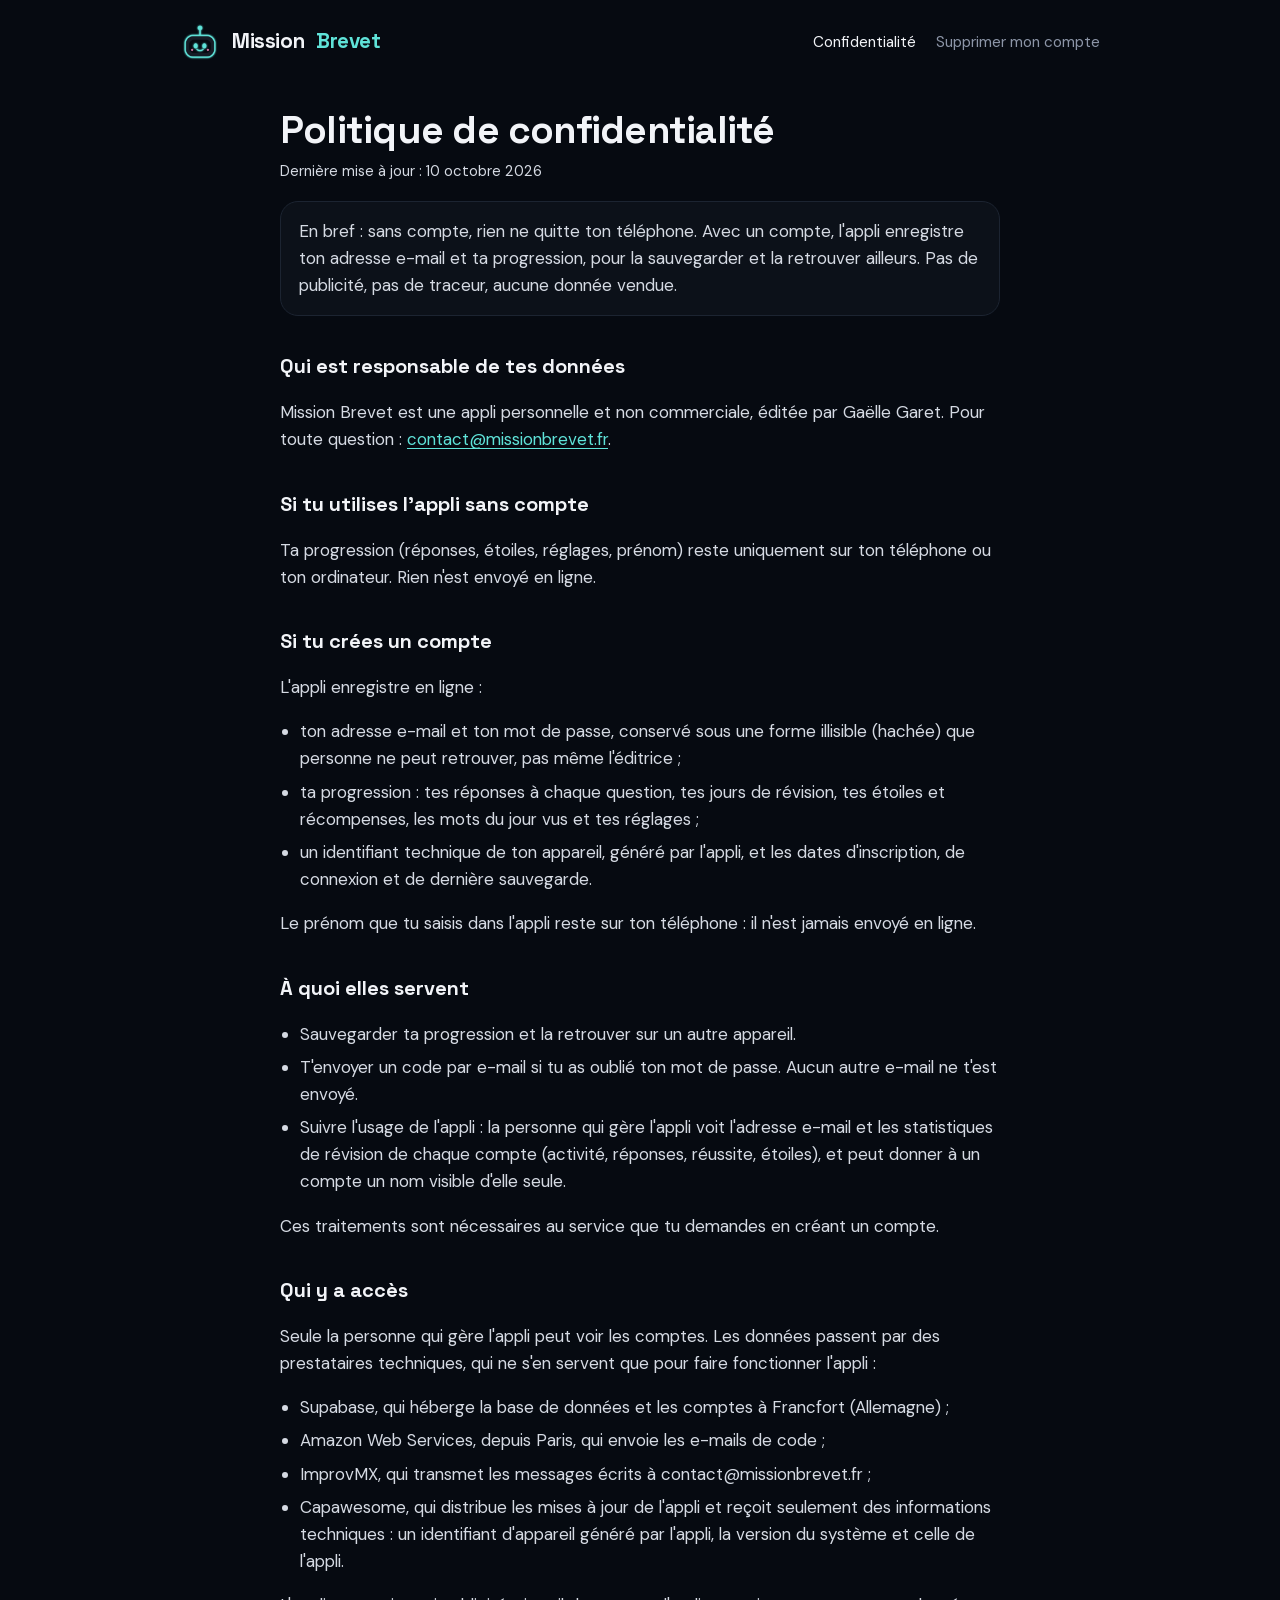
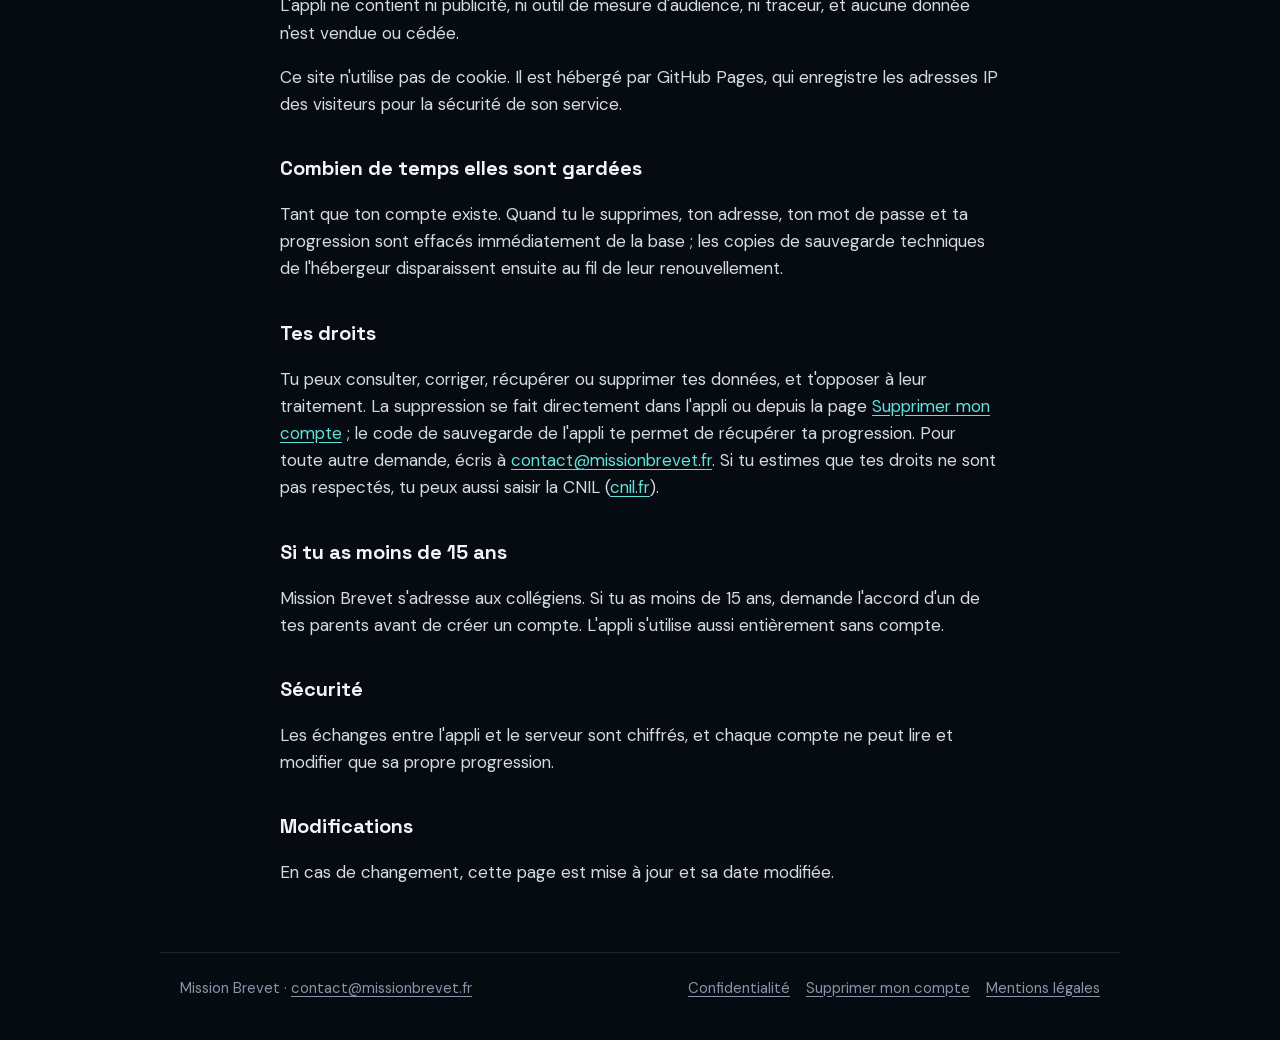
==== confidentialite.html @ 88326b26 "Publication du site (9ab7dda)" ====
<!doctype html>
<html lang="fr">
<head>
<meta charset="utf-8">
<meta name="viewport" content="width=device-width, initial-scale=1">
<title>Confidentialité · Mission Brevet</title>
<meta name="description" content="Quelles données l'appli Mission Brevet enregistre, pourquoi, qui y a accès et comment les supprimer.">
<link rel="icon" href="favicon.png" type="image/png">
<link rel="stylesheet" href="style.css">
</head>
<body>
<header class="site wrap">
  <a class="brand" href="index.html"><img src="logo.png" alt="" width="40" height="40">Mission <span>Brevet</span></a>
  <nav class="links" aria-label="Pages du site">
    <a href="confidentialite.html" aria-current="page">Confidentialité</a>
    <a href="suppression-compte.html">Supprimer mon compte</a>
  </nav>
</header>

<main class="doc wrap narrow">
  <h1>Politique de confidentialité</h1>
  <p class="updated">Dernière mise à jour : 10 octobre 2026</p>
  <p class="note">En bref : sans compte, rien ne quitte ton téléphone. Avec un compte, l'appli enregistre ton adresse e-mail et ta progression, pour la sauvegarder et la retrouver ailleurs. Pas de publicité, pas de traceur, aucune donnée vendue.</p>

  <h2>Qui est responsable de tes données</h2>
  <p>Mission Brevet est une appli personnelle et non commerciale, éditée par Gaëlle Garet. Pour toute question : <a href="mailto:contact@missionbrevet.fr">contact@missionbrevet.fr</a>.</p>

  <h2>Si tu utilises l'appli sans compte</h2>
  <p>Ta progression (réponses, étoiles, réglages, prénom) reste uniquement sur ton téléphone ou ton ordinateur. Rien n'est envoyé en ligne.</p>

  <h2>Si tu crées un compte</h2>
  <p>L'appli enregistre en ligne :</p>
  <ul>
    <li>ton adresse e-mail et ton mot de passe, conservé sous une forme illisible (hachée) que personne ne peut retrouver, pas même l'éditrice ;</li>
    <li>ta progression : tes réponses à chaque question, tes jours de révision, tes étoiles et récompenses, les mots du jour vus et tes réglages ;</li>
    <li>un identifiant technique de ton appareil, généré par l'appli, et les dates d'inscription, de connexion et de dernière sauvegarde.</li>
  </ul>
  <p>Le prénom que tu saisis dans l'appli reste sur ton téléphone : il n'est jamais envoyé en ligne.</p>

  <h2>À quoi elles servent</h2>
  <ul>
    <li>Sauvegarder ta progression et la retrouver sur un autre appareil.</li>
    <li>T'envoyer un code par e-mail si tu as oublié ton mot de passe. Aucun autre e-mail ne t'est envoyé.</li>
    <li>Suivre l'usage de l'appli : la personne qui gère l'appli voit l'adresse e-mail et les statistiques de révision de chaque compte (activité, réponses, réussite, étoiles), et peut donner à un compte un nom visible d'elle seule.</li>
  </ul>
  <p>Ces traitements sont nécessaires au service que tu demandes en créant un compte.</p>

  <h2>Qui y a accès</h2>
  <p>Seule la personne qui gère l'appli peut voir les comptes. Les données passent par des prestataires techniques, qui ne s'en servent que pour faire fonctionner l'appli :</p>
  <ul>
    <li>Supabase, qui héberge la base de données et les comptes à Francfort (Allemagne) ;</li>
    <li>Amazon Web Services, depuis Paris, qui envoie les e-mails de code ;</li>
    <li>ImprovMX, qui transmet les messages écrits à contact@missionbrevet.fr ;</li>
    <li>Capawesome, qui distribue les mises à jour de l'appli et reçoit seulement des informations techniques : un identifiant d'appareil généré par l'appli, la version du système et celle de l'appli.</li>
  </ul>
  <p>L'appli ne contient ni publicité, ni outil de mesure d'audience, ni traceur, et aucune donnée n'est vendue ou cédée.</p>
  <p>Ce site n'utilise pas de cookie. Il est hébergé par GitHub Pages, qui enregistre les adresses IP des visiteurs pour la sécurité de son service.</p>

  <h2>Combien de temps elles sont gardées</h2>
  <p>Tant que ton compte existe. Quand tu le supprimes, ton adresse, ton mot de passe et ta progression sont effacés immédiatement de la base ; les copies de sauvegarde techniques de l'hébergeur disparaissent ensuite au fil de leur renouvellement.</p>

  <h2>Tes droits</h2>
  <p>Tu peux consulter, corriger, récupérer ou supprimer tes données, et t'opposer à leur traitement. La suppression se fait directement dans l'appli ou depuis la page <a href="suppression-compte.html">Supprimer mon compte</a> ; le code de sauvegarde de l'appli te permet de récupérer ta progression. Pour toute autre demande, écris à <a href="mailto:contact@missionbrevet.fr">contact@missionbrevet.fr</a>. Si tu estimes que tes droits ne sont pas respectés, tu peux aussi saisir la CNIL (<a href="https://www.cnil.fr">cnil.fr</a>).</p>

  <h2>Si tu as moins de 15 ans</h2>
  <p>Mission Brevet s'adresse aux collégiens. Si tu as moins de 15 ans, demande l'accord d'un de tes parents avant de créer un compte. L'appli s'utilise aussi entièrement sans compte.</p>

  <h2>Sécurité</h2>
  <p>Les échanges entre l'appli et le serveur sont chiffrés, et chaque compte ne peut lire et modifier que sa propre progression.</p>

  <h2>Modifications</h2>
  <p>En cas de changement, cette page est mise à jour et sa date modifiée.</p>
</main>

<footer class="site wrap">
  <span>Mission Brevet · <a href="mailto:contact@missionbrevet.fr">contact@missionbrevet.fr</a></span>
  <nav aria-label="Informations"><a href="confidentialite.html" aria-current="page">Confidentialité</a><a href="suppression-compte.html">Supprimer mon compte</a><a href="mentions-legales.html">Mentions légales</a></nav>
</footer>
</body>
</html>
---- style.css ----
@font-face {
  font-family: 'DM Sans';
  font-style: normal;
  font-weight: 400;
  font-display: swap;
  src: url(fonts/dm-sans-latin-ext.woff2) format('woff2');
  unicode-range: U+0100-02BA, U+02BD-02C5, U+02C7-02CC, U+02CE-02D7, U+02DD-02FF, U+0304, U+0308, U+0329, U+1D00-1DBF, U+1E00-1E9F, U+1EF2-1EFF, U+2020, U+20A0-20AB, U+20AD-20C4, U+2113, U+2C60-2C7F, U+A720-A7FF;
}
@font-face {
  font-family: 'DM Sans';
  font-style: normal;
  font-weight: 400;
  font-display: swap;
  src: url(fonts/dm-sans-latin.woff2) format('woff2');
  unicode-range: U+0000-00FF, U+0131, U+0152-0153, U+02BB-02BC, U+02C6, U+02DA, U+02DC, U+0304, U+0308, U+0329, U+2000-206F, U+20AC, U+2122, U+2191, U+2193, U+2212, U+2215, U+FEFF, U+FFFD;
}
@font-face {
  font-family: 'DM Sans';
  font-style: normal;
  font-weight: 500;
  font-display: swap;
  src: url(fonts/dm-sans-latin-ext.woff2) format('woff2');
  unicode-range: U+0100-02BA, U+02BD-02C5, U+02C7-02CC, U+02CE-02D7, U+02DD-02FF, U+0304, U+0308, U+0329, U+1D00-1DBF, U+1E00-1E9F, U+1EF2-1EFF, U+2020, U+20A0-20AB, U+20AD-20C4, U+2113, U+2C60-2C7F, U+A720-A7FF;
}
@font-face {
  font-family: 'DM Sans';
  font-style: normal;
  font-weight: 500;
  font-display: swap;
  src: url(fonts/dm-sans-latin.woff2) format('woff2');
  unicode-range: U+0000-00FF, U+0131, U+0152-0153, U+02BB-02BC, U+02C6, U+02DA, U+02DC, U+0304, U+0308, U+0329, U+2000-206F, U+20AC, U+2122, U+2191, U+2193, U+2212, U+2215, U+FEFF, U+FFFD;
}
@font-face {
  font-family: 'DM Sans';
  font-style: normal;
  font-weight: 600;
  font-display: swap;
  src: url(fonts/dm-sans-latin-ext.woff2) format('woff2');
  unicode-range: U+0100-02BA, U+02BD-02C5, U+02C7-02CC, U+02CE-02D7, U+02DD-02FF, U+0304, U+0308, U+0329, U+1D00-1DBF, U+1E00-1E9F, U+1EF2-1EFF, U+2020, U+20A0-20AB, U+20AD-20C4, U+2113, U+2C60-2C7F, U+A720-A7FF;
}
@font-face {
  font-family: 'DM Sans';
  font-style: normal;
  font-weight: 600;
  font-display: swap;
  src: url(fonts/dm-sans-latin.woff2) format('woff2');
  unicode-range: U+0000-00FF, U+0131, U+0152-0153, U+02BB-02BC, U+02C6, U+02DA, U+02DC, U+0304, U+0308, U+0329, U+2000-206F, U+20AC, U+2122, U+2191, U+2193, U+2212, U+2215, U+FEFF, U+FFFD;
}
@font-face {
  font-family: 'DM Sans';
  font-style: normal;
  font-weight: 700;
  font-display: swap;
  src: url(fonts/dm-sans-latin-ext.woff2) format('woff2');
  unicode-range: U+0100-02BA, U+02BD-02C5, U+02C7-02CC, U+02CE-02D7, U+02DD-02FF, U+0304, U+0308, U+0329, U+1D00-1DBF, U+1E00-1E9F, U+1EF2-1EFF, U+2020, U+20A0-20AB, U+20AD-20C4, U+2113, U+2C60-2C7F, U+A720-A7FF;
}
@font-face {
  font-family: 'DM Sans';
  font-style: normal;
  font-weight: 700;
  font-display: swap;
  src: url(fonts/dm-sans-latin.woff2) format('woff2');
  unicode-range: U+0000-00FF, U+0131, U+0152-0153, U+02BB-02BC, U+02C6, U+02DA, U+02DC, U+0304, U+0308, U+0329, U+2000-206F, U+20AC, U+2122, U+2191, U+2193, U+2212, U+2215, U+FEFF, U+FFFD;
}
@font-face {
  font-family: 'Space Grotesk';
  font-style: normal;
  font-weight: 500;
  font-display: swap;
  src: url(fonts/space-grotesk-latin-ext.woff2) format('woff2');
  unicode-range: U+0100-02BA, U+02BD-02C5, U+02C7-02CC, U+02CE-02D7, U+02DD-02FF, U+0304, U+0308, U+0329, U+1D00-1DBF, U+1E00-1E9F, U+1EF2-1EFF, U+2020, U+20A0-20AB, U+20AD-20C4, U+2113, U+2C60-2C7F, U+A720-A7FF;
}
@font-face {
  font-family: 'Space Grotesk';
  font-style: normal;
  font-weight: 500;
  font-display: swap;
  src: url(fonts/space-grotesk-latin.woff2) format('woff2');
  unicode-range: U+0000-00FF, U+0131, U+0152-0153, U+02BB-02BC, U+02C6, U+02DA, U+02DC, U+0304, U+0308, U+0329, U+2000-206F, U+20AC, U+2122, U+2191, U+2193, U+2212, U+2215, U+FEFF, U+FFFD;
}
@font-face {
  font-family: 'Space Grotesk';
  font-style: normal;
  font-weight: 600;
  font-display: swap;
  src: url(fonts/space-grotesk-latin-ext.woff2) format('woff2');
  unicode-range: U+0100-02BA, U+02BD-02C5, U+02C7-02CC, U+02CE-02D7, U+02DD-02FF, U+0304, U+0308, U+0329, U+1D00-1DBF, U+1E00-1E9F, U+1EF2-1EFF, U+2020, U+20A0-20AB, U+20AD-20C4, U+2113, U+2C60-2C7F, U+A720-A7FF;
}
@font-face {
  font-family: 'Space Grotesk';
  font-style: normal;
  font-weight: 600;
  font-display: swap;
  src: url(fonts/space-grotesk-latin.woff2) format('woff2');
  unicode-range: U+0000-00FF, U+0131, U+0152-0153, U+02BB-02BC, U+02C6, U+02DA, U+02DC, U+0304, U+0308, U+0329, U+2000-206F, U+20AC, U+2122, U+2191, U+2193, U+2212, U+2215, U+FEFF, U+FFFD;
}
@font-face {
  font-family: 'Space Grotesk';
  font-style: normal;
  font-weight: 700;
  font-display: swap;
  src: url(fonts/space-grotesk-latin-ext.woff2) format('woff2');
  unicode-range: U+0100-02BA, U+02BD-02C5, U+02C7-02CC, U+02CE-02D7, U+02DD-02FF, U+0304, U+0308, U+0329, U+1D00-1DBF, U+1E00-1E9F, U+1EF2-1EFF, U+2020, U+20A0-20AB, U+20AD-20C4, U+2113, U+2C60-2C7F, U+A720-A7FF;
}
@font-face {
  font-family: 'Space Grotesk';
  font-style: normal;
  font-weight: 700;
  font-display: swap;
  src: url(fonts/space-grotesk-latin.woff2) format('woff2');
  unicode-range: U+0000-00FF, U+0131, U+0152-0153, U+02BB-02BC, U+02C6, U+02DA, U+02DC, U+0304, U+0308, U+0329, U+2000-206F, U+20AC, U+2122, U+2191, U+2193, U+2212, U+2215, U+FEFF, U+FFFD;
}
/* Mêmes couleurs et polices que l'appli : fond sombre, accents turquoise et violet. */
:root {
  --bg: #060A11; --surface: #0C1119; --surface-2: #151B26; --border: #1C2431; --border-strong: #2A3446;
  --text: #F2F4F8; --text-soft: #D5DAE3; --muted: #8C95A7; --teal: #5FE3D9; --teal-text: #A3F7F0; --gold: #FFD166;
  --teal-a: rgba(95, 227, 217, .13); --teal-line: rgba(95, 227, 217, .4);
  --font-display: "Space Grotesk", ui-sans-serif, system-ui, -apple-system, "Segoe UI", sans-serif;
  --font-body: "DM Sans", ui-sans-serif, system-ui, -apple-system, "Segoe UI", Roboto, sans-serif;
  color-scheme: dark;
}
*, *::before, *::after { box-sizing: border-box; }
html { -webkit-text-size-adjust: 100%; background: var(--bg); }
body { margin: 0; background: var(--bg); color: var(--text); font-family: var(--font-body); font-size: 17px; line-height: 1.6; -webkit-font-smoothing: antialiased; }
a { color: var(--teal); text-underline-offset: 3px; }
a:hover { color: var(--teal-text); }
:focus-visible { outline: 2px solid var(--teal); outline-offset: 3px; border-radius: 4px; }
.wrap { max-width: 960px; margin-inline: auto; padding-inline: 20px; }
.narrow { max-width: 760px; }
header.site { display: flex; align-items: center; justify-content: space-between; gap: 12px 24px; flex-wrap: wrap; padding-block: 22px; }
.brand { display: inline-flex; align-items: center; gap: 12px; color: var(--text); text-decoration: none; font-family: var(--font-display); font-weight: 700; font-size: 1.3rem; letter-spacing: -.02em; }
.brand:hover { color: var(--text); }
.brand img { width: 40px; height: 40px; }
.brand span { color: var(--teal); }
nav.links { display: flex; gap: 8px 20px; flex-wrap: wrap; font-size: .95rem; }
nav.links a { color: var(--muted); text-decoration: none; }
nav.links a:hover, nav.links a[aria-current="page"] { color: var(--text); }
.hero { display: grid; grid-template-columns: minmax(0, 1.35fr) minmax(0, 1fr); gap: 32px; align-items: center; padding-block: 40px 36px; }
.hero h1 { font-family: var(--font-display); font-weight: 700; font-size: clamp(2.2rem, 6vw, 3.4rem); line-height: 1.05; letter-spacing: -.03em; margin: 0 0 18px; }
.hero h1 span { color: var(--teal); }
.lead { color: var(--text-soft); font-size: 1.12rem; margin: 0 0 24px; }
.hero-art { justify-self: center; width: min(280px, 70vw); height: auto; filter: drop-shadow(0 0 40px rgba(95, 227, 217, .35)); }
.pills { display: flex; gap: 10px; flex-wrap: wrap; margin: 0; padding: 0; list-style: none; }
.pill { display: inline-flex; align-items: center; padding: 7px 14px; border-radius: 99px; background: var(--surface-2); border: 1px solid var(--border-strong); font-size: .9rem; font-weight: 600; }
.pill.teal { background: var(--teal-a); border-color: var(--teal-line); color: var(--teal-text); }
.grid { display: grid; grid-template-columns: repeat(2, minmax(0, 1fr)); gap: 16px; padding-block: 8px 24px; }
.card { background: var(--surface); border: 1px solid var(--border); border-radius: 22px; padding: 22px; }
.card h2 { font-family: var(--font-display); font-size: 1.15rem; margin: 8px 0 6px; }
.card p { margin: 0; color: var(--muted); }
.em { font-size: 1.6rem; line-height: 1; }
.band { margin-block: 8px 40px; }
.band h2 { font-family: var(--font-display); font-size: 1.25rem; margin: 0 0 8px; }
.band p { margin: 0; color: var(--text-soft); }
main.doc { padding-block: 16px 48px; }
.doc h1 { font-family: var(--font-display); font-size: clamp(1.8rem, 5vw, 2.4rem); line-height: 1.15; letter-spacing: -.02em; margin: 8px 0 8px; }
.doc h2 { font-family: var(--font-display); font-size: 1.25rem; margin: 34px 0 8px; }
.doc p, .doc li { color: var(--text-soft); }
.doc ul { padding-left: 1.2em; }
.doc li { margin: 6px 0; }
.updated { color: var(--muted); font-size: .92rem; margin-top: 0; }
.note { background: var(--surface); border: 1px solid var(--border); border-radius: 18px; padding: 16px 18px; }
.todo { background: rgba(255, 209, 102, .18); color: var(--gold); border-radius: 6px; padding: 0 6px; font-weight: 600; }
.steps { counter-reset: etape; list-style: none; padding: 0; }
.steps li { counter-increment: etape; position: relative; padding-left: 46px; margin: 14px 0; }
.steps li::before { content: counter(etape); position: absolute; left: 0; top: -1px; width: 30px; height: 30px; border-radius: 10px; display: grid; place-items: center; background: var(--teal-a); color: var(--teal); font-family: var(--font-display); font-weight: 700; }
footer.site { border-top: 1px solid var(--border); padding-block: 24px 40px; color: var(--muted); font-size: .92rem; display: flex; flex-wrap: wrap; gap: 10px 22px; justify-content: space-between; }
footer.site nav { display: flex; gap: 8px 16px; flex-wrap: wrap; }
footer.site a { color: var(--muted); }
footer.site a:hover { color: var(--text); }
@media (max-width: 720px) {
  body { font-size: 16px; }
  .hero { grid-template-columns: 1fr; gap: 12px; padding-top: 12px; }
  .hero-art { order: -1; width: 150px; }
  .grid { grid-template-columns: 1fr; }
}
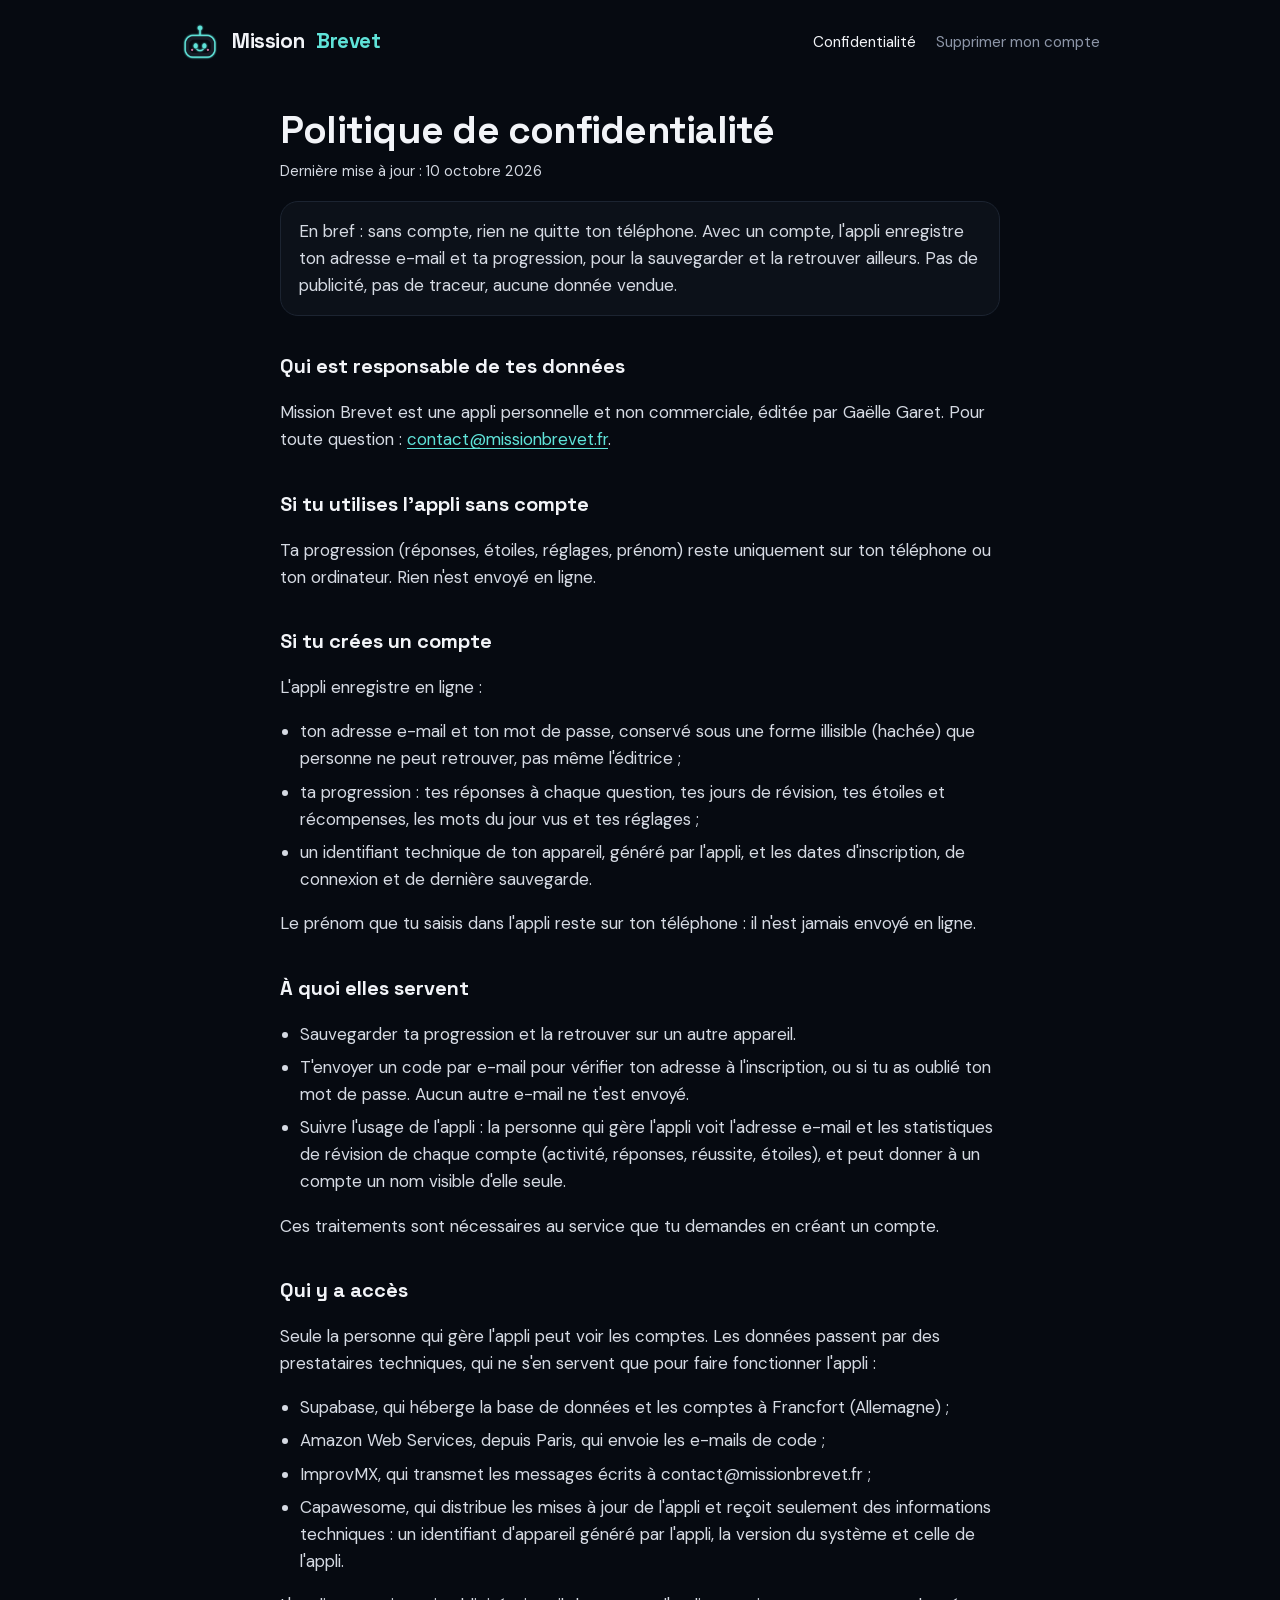
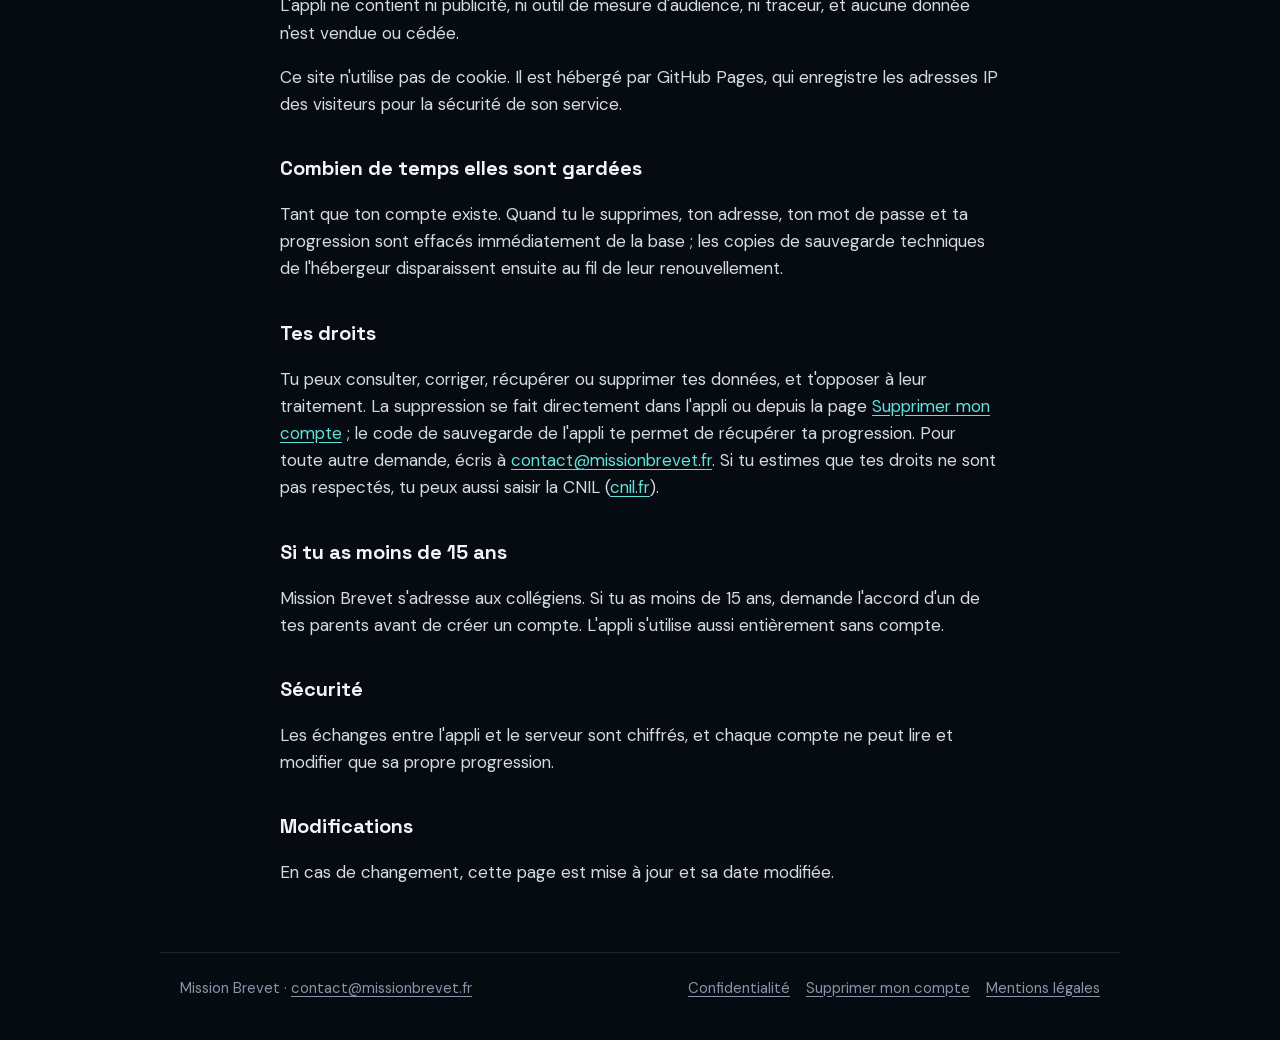
==== commit a6f3d35f: "Publication du site (bda28d0)" ====
--- a/confidentialite.html
+++ b/confidentialite.html
@@ -40,7 +40,7 @@
   <h2>À quoi elles servent</h2>
   <ul>
     <li>Sauvegarder ta progression et la retrouver sur un autre appareil.</li>
-    <li>T'envoyer un code par e-mail si tu as oublié ton mot de passe. Aucun autre e-mail ne t'est envoyé.</li>
+    <li>T'envoyer un code par e-mail pour vérifier ton adresse à l'inscription, ou si tu as oublié ton mot de passe. Aucun autre e-mail ne t'est envoyé.</li>
     <li>Suivre l'usage de l'appli : la personne qui gère l'appli voit l'adresse e-mail et les statistiques de révision de chaque compte (activité, réponses, réussite, étoiles), et peut donner à un compte un nom visible d'elle seule.</li>
   </ul>
   <p>Ces traitements sont nécessaires au service que tu demandes en créant un compte.</p>
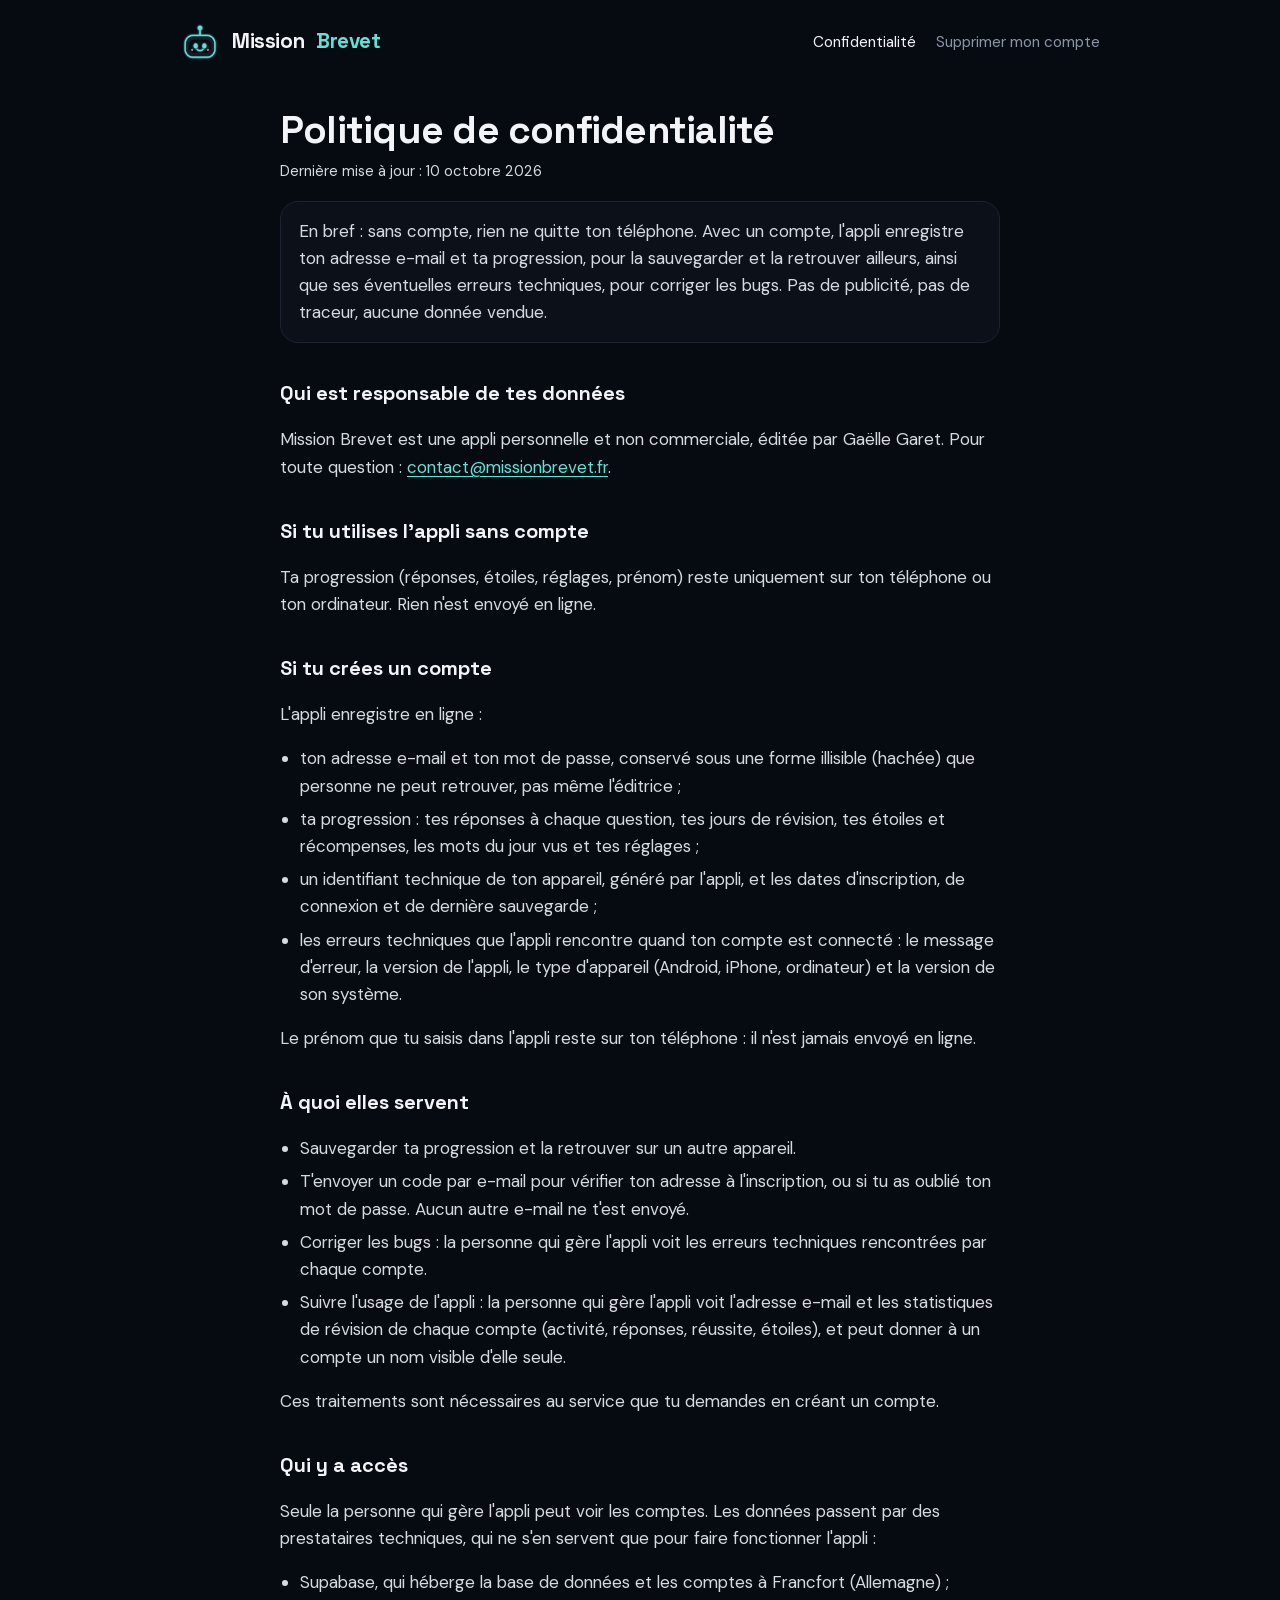
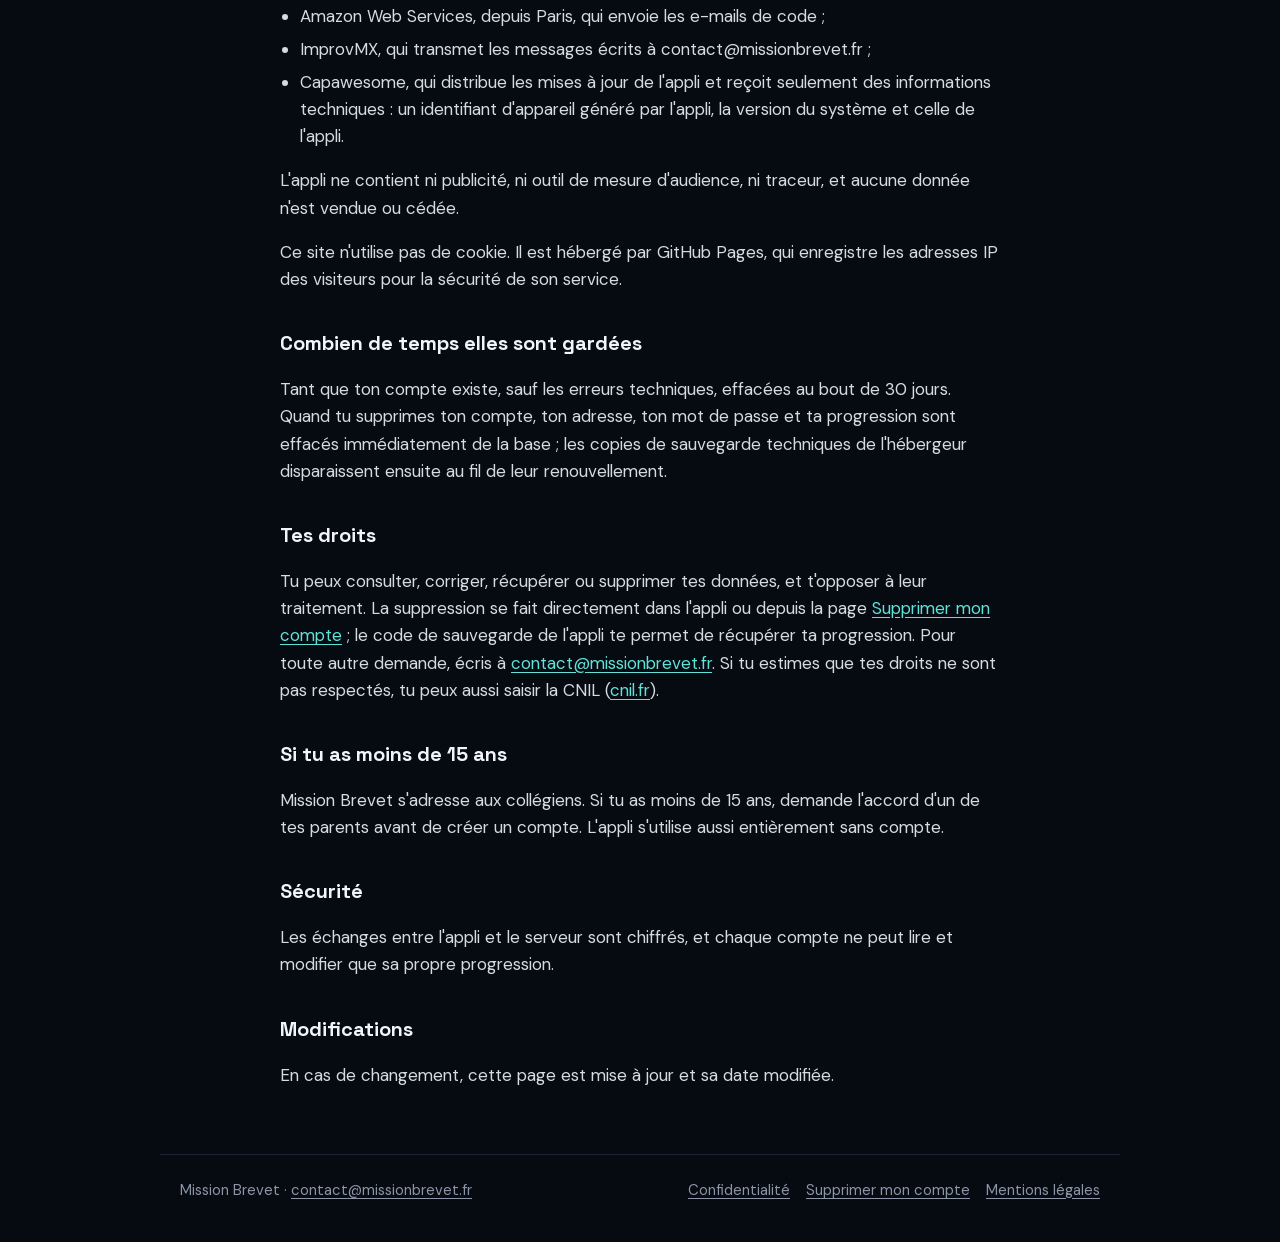
==== commit 798d2b04: "Publication du site (4982903)" ====
--- a/confidentialite.html
+++ b/confidentialite.html
@@ -20,7 +20,7 @@
 <main class="doc wrap narrow">
   <h1>Politique de confidentialité</h1>
   <p class="updated">Dernière mise à jour : 10 octobre 2026</p>
-  <p class="note">En bref : sans compte, rien ne quitte ton téléphone. Avec un compte, l'appli enregistre ton adresse e-mail et ta progression, pour la sauvegarder et la retrouver ailleurs. Pas de publicité, pas de traceur, aucune donnée vendue.</p>
+  <p class="note">En bref : sans compte, rien ne quitte ton téléphone. Avec un compte, l'appli enregistre ton adresse e-mail et ta progression, pour la sauvegarder et la retrouver ailleurs, ainsi que ses éventuelles erreurs techniques, pour corriger les bugs. Pas de publicité, pas de traceur, aucune donnée vendue.</p>
 
   <h2>Qui est responsable de tes données</h2>
   <p>Mission Brevet est une appli personnelle et non commerciale, éditée par Gaëlle Garet. Pour toute question : <a href="mailto:contact@missionbrevet.fr">contact@missionbrevet.fr</a>.</p>
@@ -33,7 +33,8 @@
   <ul>
     <li>ton adresse e-mail et ton mot de passe, conservé sous une forme illisible (hachée) que personne ne peut retrouver, pas même l'éditrice ;</li>
     <li>ta progression : tes réponses à chaque question, tes jours de révision, tes étoiles et récompenses, les mots du jour vus et tes réglages ;</li>
-    <li>un identifiant technique de ton appareil, généré par l'appli, et les dates d'inscription, de connexion et de dernière sauvegarde.</li>
+    <li>un identifiant technique de ton appareil, généré par l'appli, et les dates d'inscription, de connexion et de dernière sauvegarde ;</li>
+    <li>les erreurs techniques que l'appli rencontre quand ton compte est connecté : le message d'erreur, la version de l'appli, le type d'appareil (Android, iPhone, ordinateur) et la version de son système.</li>
   </ul>
   <p>Le prénom que tu saisis dans l'appli reste sur ton téléphone : il n'est jamais envoyé en ligne.</p>
 
@@ -41,6 +42,7 @@
   <ul>
     <li>Sauvegarder ta progression et la retrouver sur un autre appareil.</li>
     <li>T'envoyer un code par e-mail pour vérifier ton adresse à l'inscription, ou si tu as oublié ton mot de passe. Aucun autre e-mail ne t'est envoyé.</li>
+    <li>Corriger les bugs : la personne qui gère l'appli voit les erreurs techniques rencontrées par chaque compte.</li>
     <li>Suivre l'usage de l'appli : la personne qui gère l'appli voit l'adresse e-mail et les statistiques de révision de chaque compte (activité, réponses, réussite, étoiles), et peut donner à un compte un nom visible d'elle seule.</li>
   </ul>
   <p>Ces traitements sont nécessaires au service que tu demandes en créant un compte.</p>
@@ -57,7 +59,7 @@
   <p>Ce site n'utilise pas de cookie. Il est hébergé par GitHub Pages, qui enregistre les adresses IP des visiteurs pour la sécurité de son service.</p>
 
   <h2>Combien de temps elles sont gardées</h2>
-  <p>Tant que ton compte existe. Quand tu le supprimes, ton adresse, ton mot de passe et ta progression sont effacés immédiatement de la base ; les copies de sauvegarde techniques de l'hébergeur disparaissent ensuite au fil de leur renouvellement.</p>
+  <p>Tant que ton compte existe, sauf les erreurs techniques, effacées au bout de 30 jours. Quand tu supprimes ton compte, ton adresse, ton mot de passe et ta progression sont effacés immédiatement de la base ; les copies de sauvegarde techniques de l'hébergeur disparaissent ensuite au fil de leur renouvellement.</p>
 
   <h2>Tes droits</h2>
   <p>Tu peux consulter, corriger, récupérer ou supprimer tes données, et t'opposer à leur traitement. La suppression se fait directement dans l'appli ou depuis la page <a href="suppression-compte.html">Supprimer mon compte</a> ; le code de sauvegarde de l'appli te permet de récupérer ta progression. Pour toute autre demande, écris à <a href="mailto:contact@missionbrevet.fr">contact@missionbrevet.fr</a>. Si tu estimes que tes droits ne sont pas respectés, tu peux aussi saisir la CNIL (<a href="https://www.cnil.fr">cnil.fr</a>).</p>
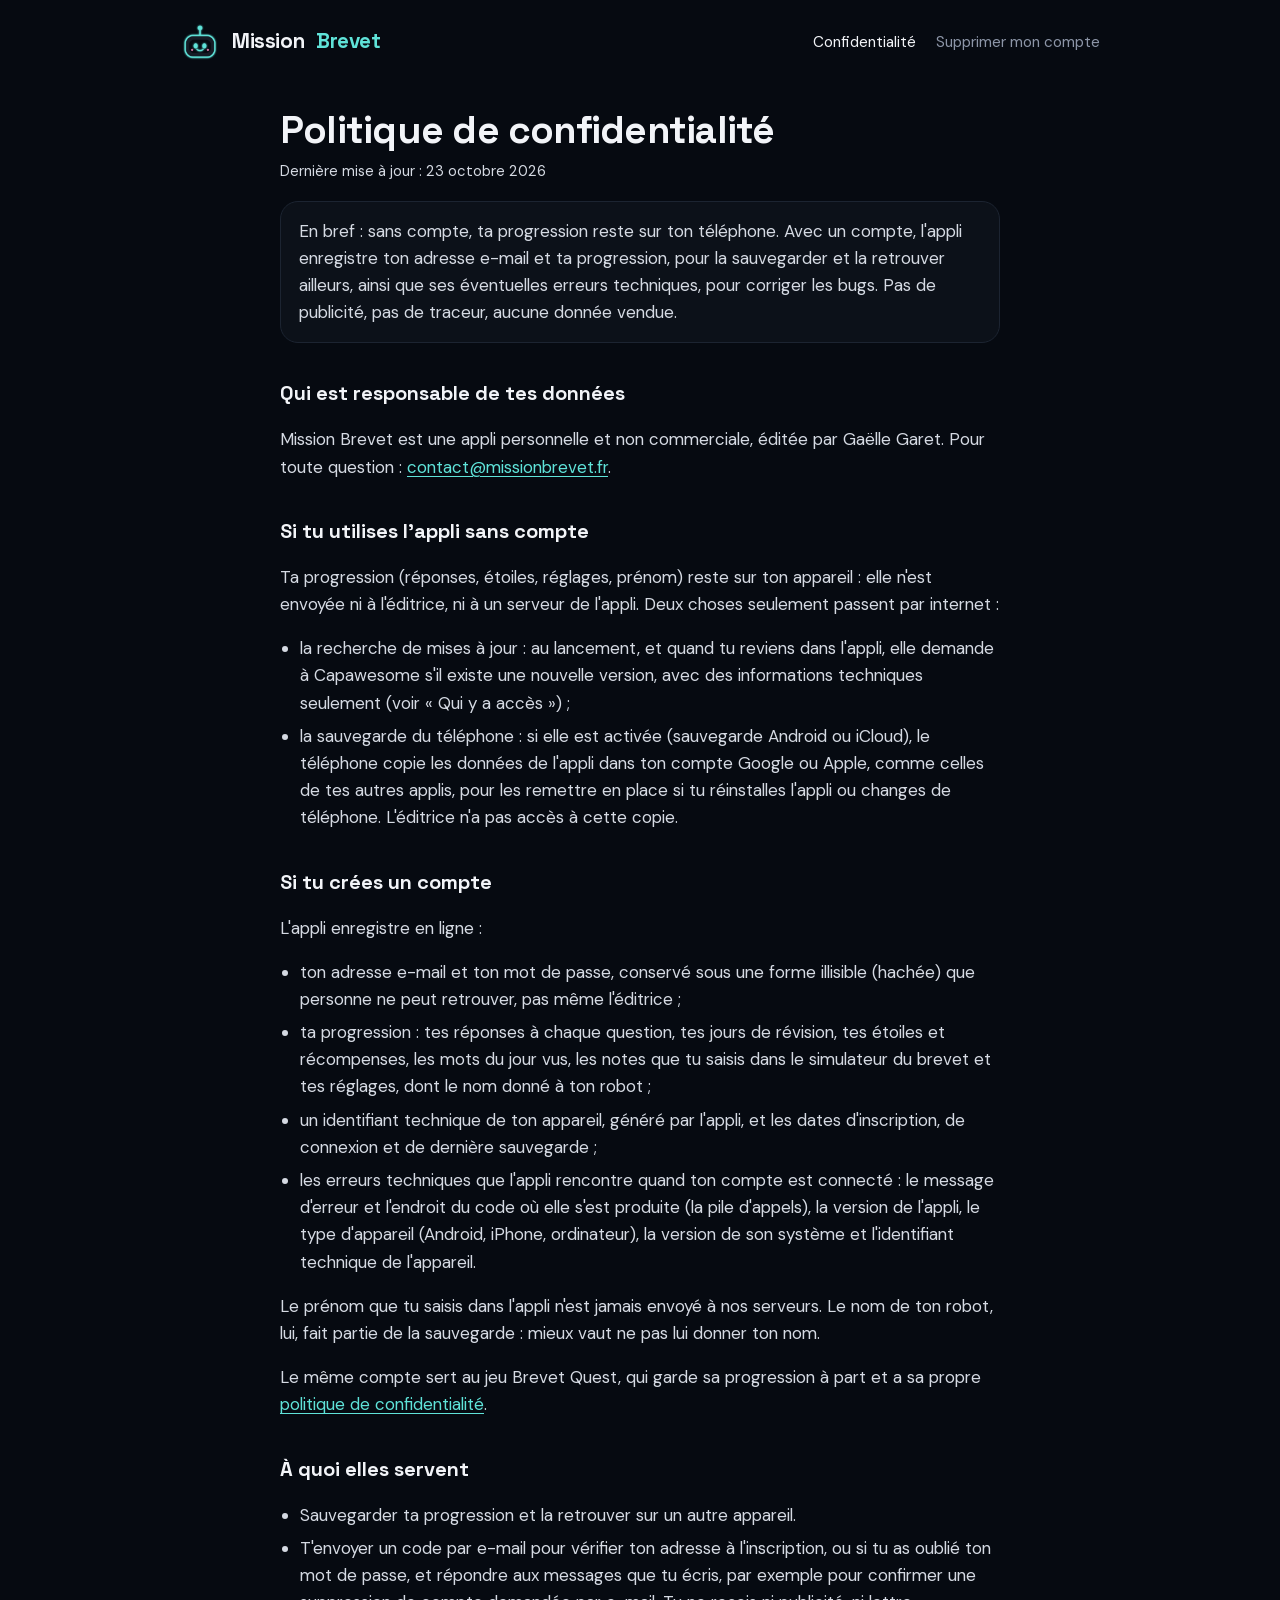
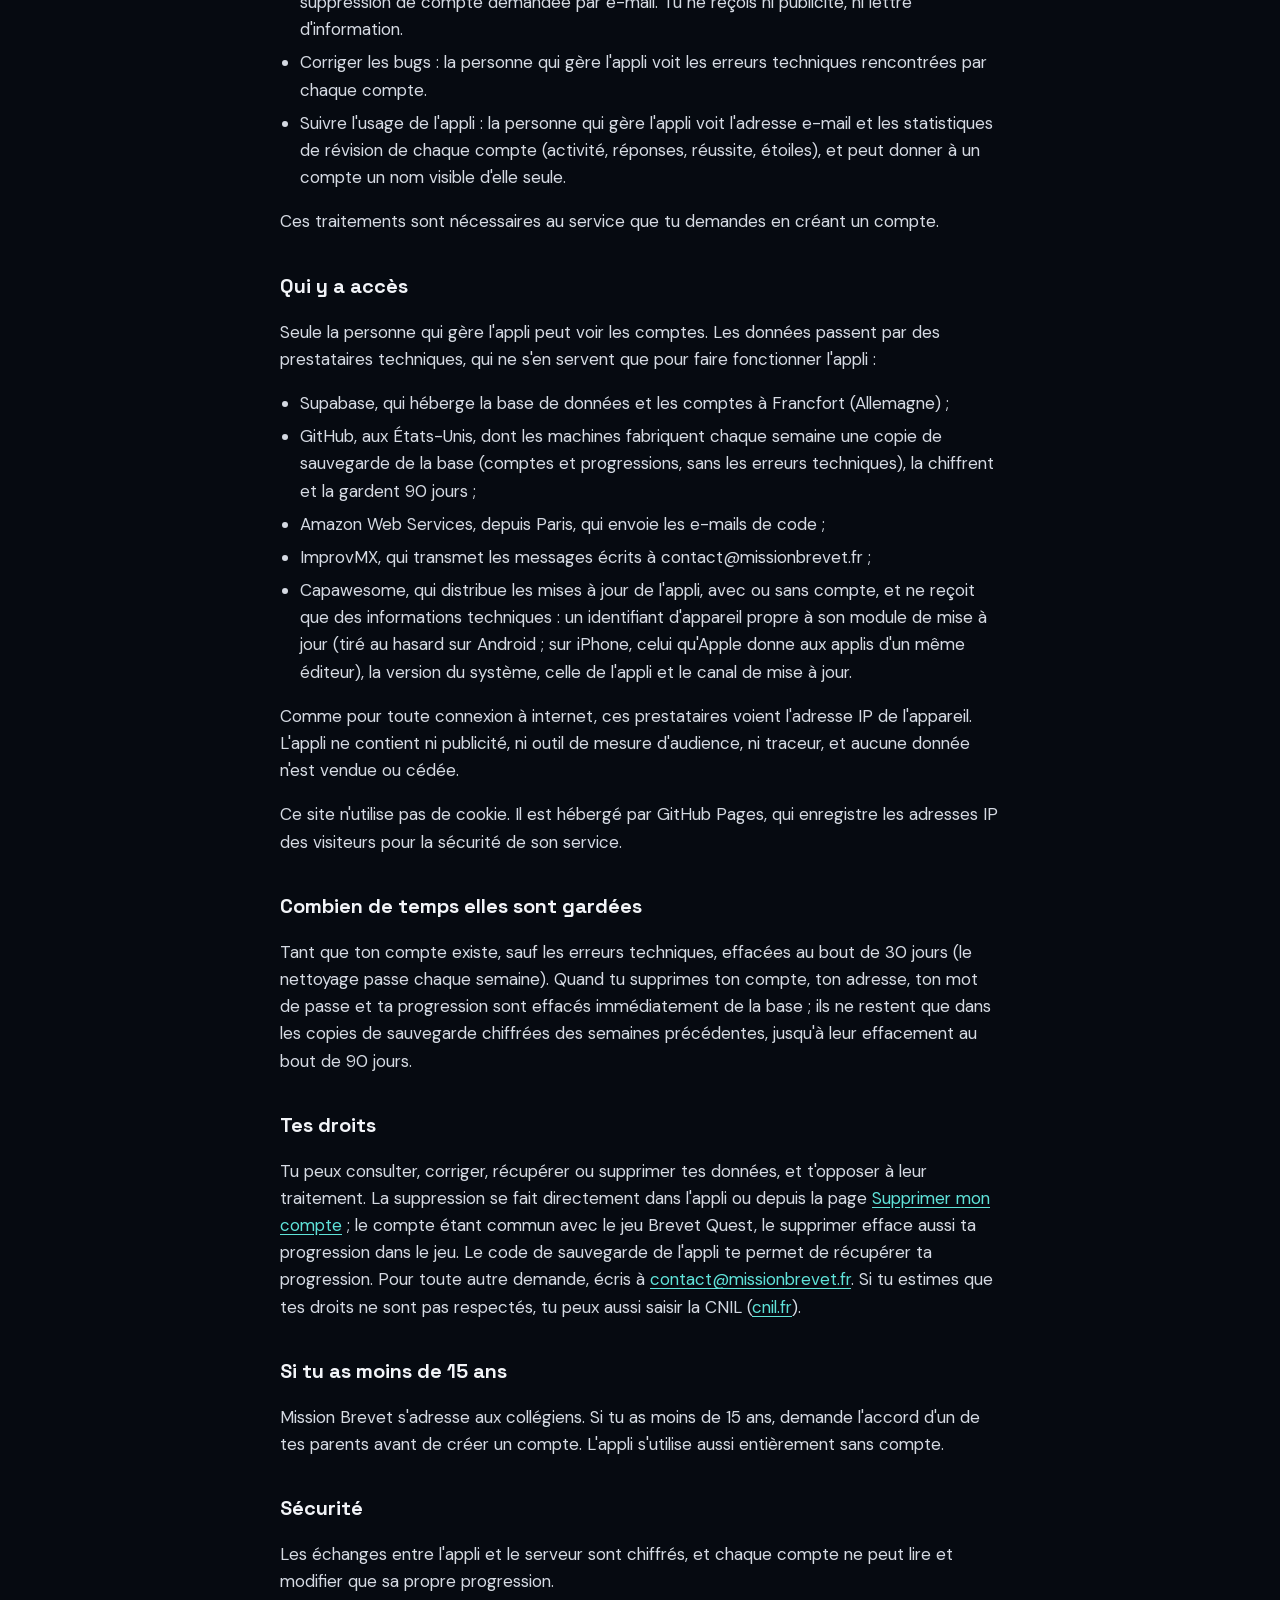
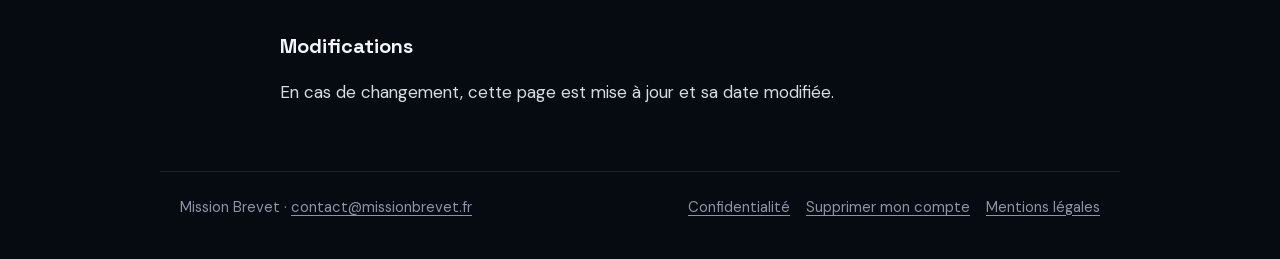
==== commit b994df69: "Publication du site (71fa1de)" ====
--- a/confidentialite.html
+++ b/confidentialite.html
@@ -19,29 +19,34 @@
 
 <main class="doc wrap narrow">
   <h1>Politique de confidentialité</h1>
-  <p class="updated">Dernière mise à jour : 10 octobre 2026</p>
-  <p class="note">En bref : sans compte, rien ne quitte ton téléphone. Avec un compte, l'appli enregistre ton adresse e-mail et ta progression, pour la sauvegarder et la retrouver ailleurs, ainsi que ses éventuelles erreurs techniques, pour corriger les bugs. Pas de publicité, pas de traceur, aucune donnée vendue.</p>
+  <p class="updated">Dernière mise à jour : 23 octobre 2026</p>
+  <p class="note">En bref : sans compte, ta progression reste sur ton téléphone. Avec un compte, l'appli enregistre ton adresse e-mail et ta progression, pour la sauvegarder et la retrouver ailleurs, ainsi que ses éventuelles erreurs techniques, pour corriger les bugs. Pas de publicité, pas de traceur, aucune donnée vendue.</p>
 
   <h2>Qui est responsable de tes données</h2>
   <p>Mission Brevet est une appli personnelle et non commerciale, éditée par Gaëlle Garet. Pour toute question : <a href="mailto:contact@missionbrevet.fr">contact@missionbrevet.fr</a>.</p>
 
   <h2>Si tu utilises l'appli sans compte</h2>
-  <p>Ta progression (réponses, étoiles, réglages, prénom) reste uniquement sur ton téléphone ou ton ordinateur. Rien n'est envoyé en ligne.</p>
+  <p>Ta progression (réponses, étoiles, réglages, prénom) reste sur ton appareil : elle n'est envoyée ni à l'éditrice, ni à un serveur de l'appli. Deux choses seulement passent par internet :</p>
+  <ul>
+    <li>la recherche de mises à jour : au lancement, et quand tu reviens dans l'appli, elle demande à Capawesome s'il existe une nouvelle version, avec des informations techniques seulement (voir « Qui y a accès ») ;</li>
+    <li>la sauvegarde du téléphone : si elle est activée (sauvegarde Android ou iCloud), le téléphone copie les données de l'appli dans ton compte Google ou Apple, comme celles de tes autres applis, pour les remettre en place si tu réinstalles l'appli ou changes de téléphone. L'éditrice n'a pas accès à cette copie.</li>
+  </ul>
 
   <h2>Si tu crées un compte</h2>
   <p>L'appli enregistre en ligne :</p>
   <ul>
     <li>ton adresse e-mail et ton mot de passe, conservé sous une forme illisible (hachée) que personne ne peut retrouver, pas même l'éditrice ;</li>
-    <li>ta progression : tes réponses à chaque question, tes jours de révision, tes étoiles et récompenses, les mots du jour vus et tes réglages ;</li>
+    <li>ta progression : tes réponses à chaque question, tes jours de révision, tes étoiles et récompenses, les mots du jour vus, les notes que tu saisis dans le simulateur du brevet et tes réglages, dont le nom donné à ton robot ;</li>
     <li>un identifiant technique de ton appareil, généré par l'appli, et les dates d'inscription, de connexion et de dernière sauvegarde ;</li>
-    <li>les erreurs techniques que l'appli rencontre quand ton compte est connecté : le message d'erreur, la version de l'appli, le type d'appareil (Android, iPhone, ordinateur) et la version de son système.</li>
+    <li>les erreurs techniques que l'appli rencontre quand ton compte est connecté : le message d'erreur et l'endroit du code où elle s'est produite (la pile d'appels), la version de l'appli, le type d'appareil (Android, iPhone, ordinateur), la version de son système et l'identifiant technique de l'appareil.</li>
   </ul>
-  <p>Le prénom que tu saisis dans l'appli reste sur ton téléphone : il n'est jamais envoyé en ligne.</p>
+  <p>Le prénom que tu saisis dans l'appli n'est jamais envoyé à nos serveurs. Le nom de ton robot, lui, fait partie de la sauvegarde : mieux vaut ne pas lui donner ton nom.</p>
+  <p>Le même compte sert au jeu Brevet Quest, qui garde sa progression à part et a sa propre <a href="brevet-quest/confidentialite.html">politique de confidentialité</a>.</p>
 
   <h2>À quoi elles servent</h2>
   <ul>
     <li>Sauvegarder ta progression et la retrouver sur un autre appareil.</li>
-    <li>T'envoyer un code par e-mail pour vérifier ton adresse à l'inscription, ou si tu as oublié ton mot de passe. Aucun autre e-mail ne t'est envoyé.</li>
+    <li>T'envoyer un code par e-mail pour vérifier ton adresse à l'inscription, ou si tu as oublié ton mot de passe, et répondre aux messages que tu écris, par exemple pour confirmer une suppression de compte demandée par e-mail. Tu ne reçois ni publicité, ni lettre d'information.</li>
     <li>Corriger les bugs : la personne qui gère l'appli voit les erreurs techniques rencontrées par chaque compte.</li>
     <li>Suivre l'usage de l'appli : la personne qui gère l'appli voit l'adresse e-mail et les statistiques de révision de chaque compte (activité, réponses, réussite, étoiles), et peut donner à un compte un nom visible d'elle seule.</li>
   </ul>
@@ -51,18 +56,19 @@
   <p>Seule la personne qui gère l'appli peut voir les comptes. Les données passent par des prestataires techniques, qui ne s'en servent que pour faire fonctionner l'appli :</p>
   <ul>
     <li>Supabase, qui héberge la base de données et les comptes à Francfort (Allemagne) ;</li>
+    <li>GitHub, aux États-Unis, dont les machines fabriquent chaque semaine une copie de sauvegarde de la base (comptes et progressions, sans les erreurs techniques), la chiffrent et la gardent 90 jours ;</li>
     <li>Amazon Web Services, depuis Paris, qui envoie les e-mails de code ;</li>
     <li>ImprovMX, qui transmet les messages écrits à contact@missionbrevet.fr ;</li>
-    <li>Capawesome, qui distribue les mises à jour de l'appli et reçoit seulement des informations techniques : un identifiant d'appareil généré par l'appli, la version du système et celle de l'appli.</li>
+    <li>Capawesome, qui distribue les mises à jour de l'appli, avec ou sans compte, et ne reçoit que des informations techniques : un identifiant d'appareil propre à son module de mise à jour (tiré au hasard sur Android ; sur iPhone, celui qu'Apple donne aux applis d'un même éditeur), la version du système, celle de l'appli et le canal de mise à jour.</li>
   </ul>
-  <p>L'appli ne contient ni publicité, ni outil de mesure d'audience, ni traceur, et aucune donnée n'est vendue ou cédée.</p>
+  <p>Comme pour toute connexion à internet, ces prestataires voient l'adresse IP de l'appareil. L'appli ne contient ni publicité, ni outil de mesure d'audience, ni traceur, et aucune donnée n'est vendue ou cédée.</p>
   <p>Ce site n'utilise pas de cookie. Il est hébergé par GitHub Pages, qui enregistre les adresses IP des visiteurs pour la sécurité de son service.</p>
 
   <h2>Combien de temps elles sont gardées</h2>
-  <p>Tant que ton compte existe, sauf les erreurs techniques, effacées au bout de 30 jours. Quand tu supprimes ton compte, ton adresse, ton mot de passe et ta progression sont effacés immédiatement de la base ; les copies de sauvegarde techniques de l'hébergeur disparaissent ensuite au fil de leur renouvellement.</p>
+  <p>Tant que ton compte existe, sauf les erreurs techniques, effacées au bout de 30 jours (le nettoyage passe chaque semaine). Quand tu supprimes ton compte, ton adresse, ton mot de passe et ta progression sont effacés immédiatement de la base ; ils ne restent que dans les copies de sauvegarde chiffrées des semaines précédentes, jusqu'à leur effacement au bout de 90 jours.</p>
 
   <h2>Tes droits</h2>
-  <p>Tu peux consulter, corriger, récupérer ou supprimer tes données, et t'opposer à leur traitement. La suppression se fait directement dans l'appli ou depuis la page <a href="suppression-compte.html">Supprimer mon compte</a> ; le code de sauvegarde de l'appli te permet de récupérer ta progression. Pour toute autre demande, écris à <a href="mailto:contact@missionbrevet.fr">contact@missionbrevet.fr</a>. Si tu estimes que tes droits ne sont pas respectés, tu peux aussi saisir la CNIL (<a href="https://www.cnil.fr">cnil.fr</a>).</p>
+  <p>Tu peux consulter, corriger, récupérer ou supprimer tes données, et t'opposer à leur traitement. La suppression se fait directement dans l'appli ou depuis la page <a href="suppression-compte.html">Supprimer mon compte</a> ; le compte étant commun avec le jeu Brevet Quest, le supprimer efface aussi ta progression dans le jeu. Le code de sauvegarde de l'appli te permet de récupérer ta progression. Pour toute autre demande, écris à <a href="mailto:contact@missionbrevet.fr">contact@missionbrevet.fr</a>. Si tu estimes que tes droits ne sont pas respectés, tu peux aussi saisir la CNIL (<a href="https://www.cnil.fr">cnil.fr</a>).</p>
 
   <h2>Si tu as moins de 15 ans</h2>
   <p>Mission Brevet s'adresse aux collégiens. Si tu as moins de 15 ans, demande l'accord d'un de tes parents avant de créer un compte. L'appli s'utilise aussi entièrement sans compte.</p>
--- a/style.css
+++ b/style.css
@@ -149,6 +149,8 @@
 .card p { margin: 0; color: var(--muted); }
 .em { font-size: 1.6rem; line-height: 1; }
 .band { margin-block: 8px 40px; }
+.quest-band { display: flex; gap: 18px; align-items: center; }
+.quest-band img { flex: none; width: 96px; height: 96px; image-rendering: pixelated; filter: drop-shadow(0 0 18px rgba(255, 140, 70, .4)); }
 .band h2 { font-family: var(--font-display); font-size: 1.25rem; margin: 0 0 8px; }
 .band p { margin: 0; color: var(--text-soft); }
 main.doc { padding-block: 16px 48px; }
@@ -172,4 +174,5 @@
   .hero { grid-template-columns: 1fr; gap: 12px; padding-top: 12px; }
   .hero-art { order: -1; width: 150px; }
   .grid { grid-template-columns: 1fr; }
+  .quest-band { flex-direction: column; align-items: flex-start; }
 }
